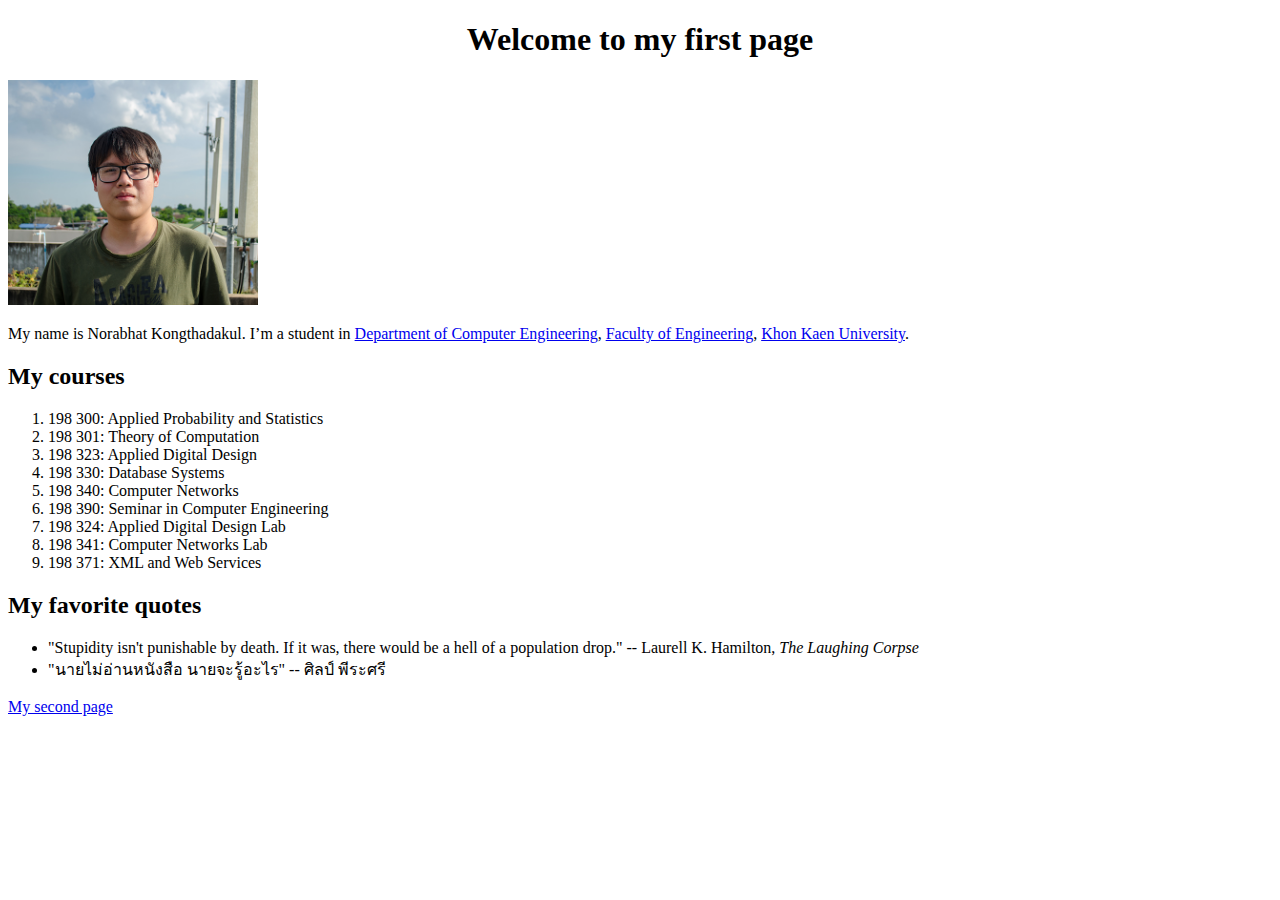
==== index.html @ 6f0ca75f "Add files via upload" ====
<!DOCTYPE html>

<html>

    <head>
        <meta charset = "utf-8">
        <title>My first page</title>
        
        <link href="styles/style.css" rel = "stylesheet" type = "text/css">
    </head>

    <body>
        <center><h1>Welcome to my first page</h1></center>
        <img src = "images/mypic.jpg" width = "50%" height = "50%" alt = "My image is expected to be here.">
        <p>My name is Norabhat Kongthadakul. I’m a student in <a href = "http://gear.kku.ac.th">Department of Computer Engineering</a>, <a href = "http://www.en.kku.ac.th">Faculty of Engineering</a>, <a href = "http://www.kku.ac.th">Khon Kaen University</a>.</p>
        
        <h2>My courses</h2>
            <ol>
                <li>198 300: Applied Probability and Statistics</li>
                <li>198 301: Theory of Computation</li>
                <li>198 323: Applied Digital Design</li>
                <li>198 330: Database Systems</li>
                <li>198 340: Computer Networks</li>
                <li>198 390: Seminar in Computer Engineering</li>
                <li>198 324: Applied Digital Design Lab</li>
                <li>198 341: Computer Networks Lab</li>
                <li>198 371: XML and Web Services</li>
            </ol>
        <h2>My favorite quotes</h2>
            
        <ul>
            <li>"Stupidity isn't punishable by death. If it was, there would be a hell of a population drop." -- Laurell K. Hamilton, <i>The Laughing Corpse</i></li>
            <li>"นายไม่อ่านหนังสือ นายจะรู้อะไร" -- ศิลป์ พีระศรี</li>
        </ul>
        
        <a href = "mySecondPage.html">My second page</a>
        
    </body>

</html>
---- styles/style.css ----
img {
    max-width:250px;
    max-height:250px;
    min-width:200px;
    min-height:200px;
}
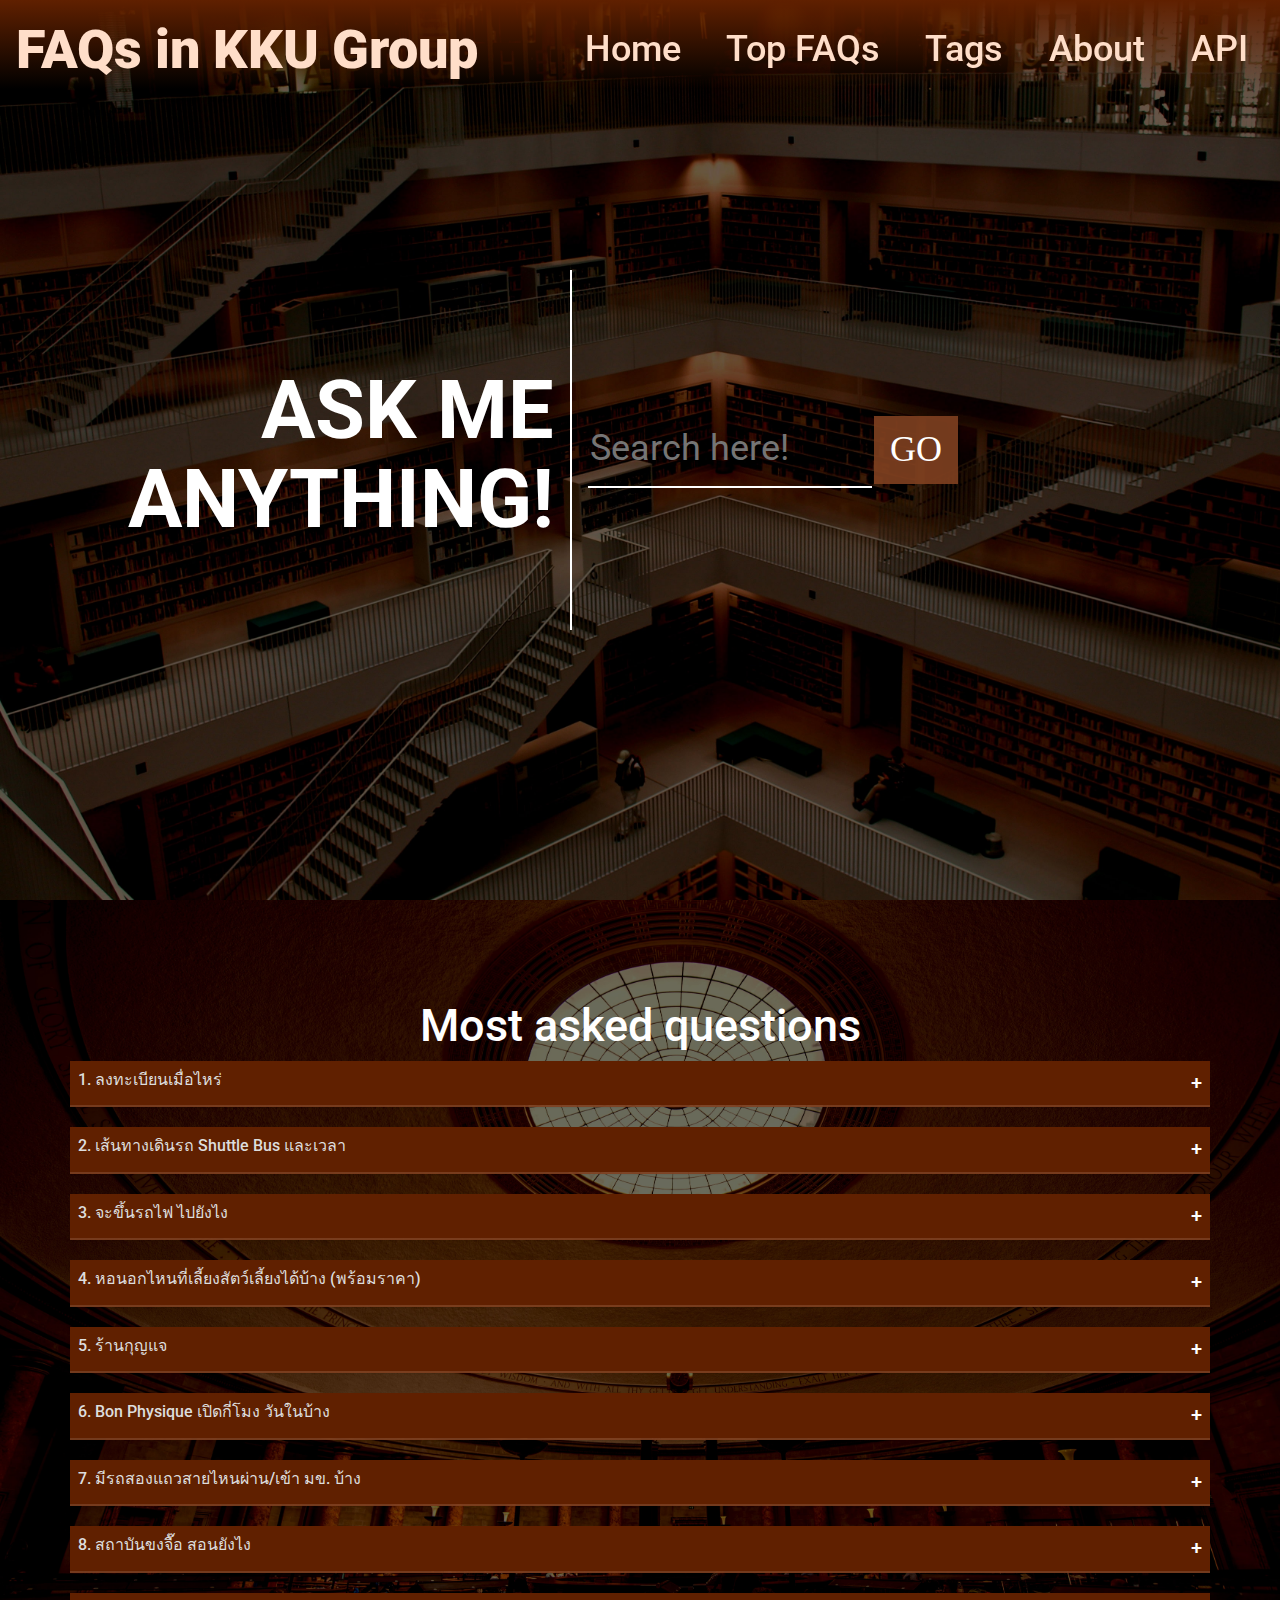
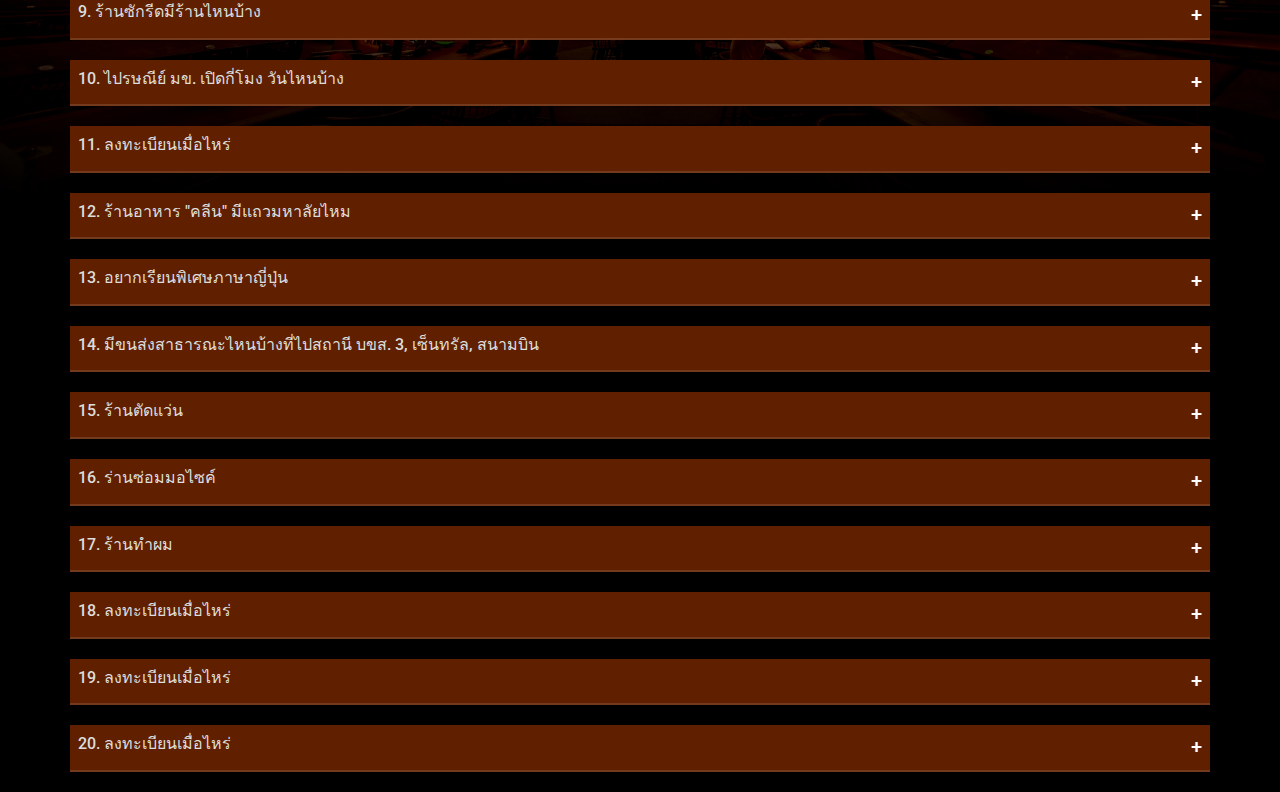
==== commit c8bf94e9: "Add files via upload" ====
--- a/index.html
+++ b/index.html
@@ -1,40 +1,208 @@
-<!DOCTYPE html>
-
-<html>
-
-    <head>
-        <meta charset = "utf-8">
-        <title>My first page</title>
-        
-        <link href="styles/style.css" rel = "stylesheet" type = "text/css">
-    </head>
-
-    <body>
-        <center><h1>Welcome to my first page</h1></center>
-        <img src = "images/mypic.jpg" width = "50%" height = "50%" alt = "My image is expected to be here.">
-        <p>My name is Norabhat Kongthadakul. I’m a student in <a href = "http://gear.kku.ac.th">Department of Computer Engineering</a>, <a href = "http://www.en.kku.ac.th">Faculty of Engineering</a>, <a href = "http://www.kku.ac.th">Khon Kaen University</a>.</p>
-        
-        <h2>My courses</h2>
-            <ol>
-                <li>198 300: Applied Probability and Statistics</li>
-                <li>198 301: Theory of Computation</li>
-                <li>198 323: Applied Digital Design</li>
-                <li>198 330: Database Systems</li>
-                <li>198 340: Computer Networks</li>
-                <li>198 390: Seminar in Computer Engineering</li>
-                <li>198 324: Applied Digital Design Lab</li>
-                <li>198 341: Computer Networks Lab</li>
-                <li>198 371: XML and Web Services</li>
-            </ol>
-        <h2>My favorite quotes</h2>
-            
-        <ul>
-            <li>"Stupidity isn't punishable by death. If it was, there would be a hell of a population drop." -- Laurell K. Hamilton, <i>The Laughing Corpse</i></li>
-            <li>"นายไม่อ่านหนังสือ นายจะรู้อะไร" -- ศิลป์ พีระศรี</li>
-        </ul>
-        
-        <a href = "mySecondPage.html">My second page</a>
-        
-    </body>
-
+<!DOCTYPE html>
+<html scrolling="yes">
+
+<head>
+    <meta charset="utf-8" />
+
+    <title>KKU FAQs</title>
+    
+    <script src = "https://ajax.googleapis.com/ajax/libs/jquery/3.3.1/jquery.min.js"></script>
+    <script src = "https://maxcdn.bootstrapcdn.com/bootstrap/3.3.7/js/bootstrap.min.js"></script>
+    
+    <link href="https://fonts.googleapis.com/css?family=Roboto:100,100i,300,300i,400,400i,500,500i,700,700i,900,900i&amp;subset=cyrillic,cyrillic-ext,greek,greek-ext,latin-ext,vietnamese" rel="stylesheet">
+    <link rel = "stylesheet" 
+          type = "text/css" 
+          media = "screen" 
+          href = "styles/style v0.4.1 danger.css" />
+    <link rel = "stylesheet" 
+          href = "https://maxcdn.bootstrapcdn.com/bootstrap/3.3.7/css/bootstrap.min.css">
+
+</head>
+
+<body>
+
+    <table class = "mainTable">
+        <tr>
+            <td>
+                <div class="header">
+                    <h1 id="head">FAQs in KKU Group</h1>
+                </div>
+            </td>
+            
+            <td align = "right" style = "padding-right: 32px;">
+            
+                <div>
+                    <h1 id="menus">
+                        <a href = "">Home</a>&emsp;
+                        <a href = "#faq">Top FAQs</a>&emsp;
+                        <a href = "pantipTagsMockup.html">Tags</a>&emsp;
+                        <a href = "about%20v0.3.html">About</a>&emsp;
+                        <a href = "jsonsort.json">API</a>
+                    </h1>
+                </div>
+            
+            </td>
+        </tr>
+    </table>
+    
+    <section class = mainSearch>
+        
+        <section class = "searchContainer">
+            
+            <div class = "mainLeft"> <!-- Ask something! -->
+        
+                <h1 class = "mainLeft" id = "uselessText" style = "font-family: Roboto; font-weight: 700;">ASK ME ANYTHING!</h1>
+        
+            </div>
+
+            <div class="vl"></div> <!-- Vertical line -->
+
+            <div class="mainRight">
+                <!-- Searching area -->
+
+                <form class = "inputStuff" action = "search v2.html" method = "GET">
+                    
+                    <input id = "input-text" 
+                           class = "searchBox" 
+                           type = "text" 
+                           name = "search" 
+                           placeholder = "Search here!"><br>
+
+                    <input id = "searchButton" 
+                           class = "searchButton" 
+                           type = "submit" 
+                           name = "search" 
+                           value = "GO">
+                </form>
+                
+            </div>
+        </section>
+
+    </section>
+
+    <section class="top">
+
+        <div class="dummyFAQ"></div>
+
+        <div class="faqHeader">
+
+            <a name = "faq"><h1 class="faqHeader">Most asked questions</h1></a>
+
+        </div>
+
+        <!-- FAQs stuff -->
+        <div class="container">
+
+            <button class="accordion">1. ลงทะเบียนเมื่อไหร่</button>
+            <div class="panel">
+                <p class=accordionAnswer style="font-size: 48px;">ไปถามพ่อมึง</p>
+            </div>
+            
+            <button class="accordion">2. เส้นทางเดินรถ Shuttle Bus และเวลา</button>
+            <div class="panel">
+                <p class=accordionAnswer style="font-size: 48px;">ไปถามพ่อมึง</p>
+            </div>
+            
+            <button class="accordion">3. จะขึ้นรถไฟ ไปยังไง</button>
+            <div class="panel">
+                <p class=accordionAnswer style="font-size: 48px;">ไปถามพ่อมึง</p>
+            </div>
+            
+            <button class="accordion">4. หอนอกไหนที่เลี้ยงสัตว์เลี้ยงได้บ้าง (พร้อมราคา)</button>
+            <div class="panel">
+                <p class=accordionAnswer style="font-size: 48px;">ไปถามพ่อมึง</p>
+            </div>
+            
+            <button class="accordion">5. ร้านกุญแจ</button>
+            <div class="panel">
+                <p class=accordionAnswer style="font-size: 48px;">ไปถามพ่อมึง</p>
+            </div>
+            
+            <button class="accordion">6. Bon Physique เปิดกี่โมง วันในบ้าง</button>
+            <div class="panel">
+                <p class=accordionAnswer style="font-size: 48px;">ไปถามพ่อมึง</p>
+            </div>
+            
+            <button class="accordion">7. มีรถสองแถวสายไหนผ่าน/เข้า มข. บ้าง</button>
+            <div class="panel">
+                <p class=accordionAnswer style="font-size: 48px;">ไปถามพ่อมึง</p>
+            </div>
+            
+            <button class="accordion">8. สถาบันขงจื๊อ สอนยังไง</button>
+            <div class="panel">
+                <p class=accordionAnswer style="font-size: 48px;">ตั้งแต่พื้นฐานจนถึงระดับสูง เรียนกับอาจารย์จากจีน</p>
+            </div>
+            
+            <button class="accordion">9. ร้านซักรีดมีร้านไหนบ้าง</button>
+            <div class="panel">
+                <p class=accordionAnswer style="font-size: 48px;">ไปถามพ่อมึง</p>
+            </div>
+            
+            <button class="accordion">10. ไปรษณีย์ มข. เปิดกี่โมง วันไหนบ้าง</button>
+            <div class="panel">
+                <p class=accordionAnswer style="font-size: 48px;">ไปถามพ่อมึง</p>
+            </div>
+            
+            <button class="accordion">11. ลงทะเบียนเมื่อไหร่</button>
+            <div class="panel">
+                <p class=accordionAnswer style="font-size: 48px;">ไปถามพ่อมึง</p>
+            </div>
+            
+            <button class="accordion">12. ร้านอาหาร "คลีน" มีแถวมหาลัยไหม</button>
+            <div class="panel">
+                <p class=accordionAnswer style="font-size: 48px;">ไปถามพ่อมึง</p>
+            </div>
+            
+            <button class="accordion">13. อยากเรียนพิเศษภาษาญี่ปุ่น</button>
+            <div class="panel">
+                <p class=accordionAnswer style="font-size: 48px;">ไปถามพ่อมึง</p>
+            </div>
+            
+            <button class="accordion">14. มีขนส่งสาธารณะไหนบ้างที่ไปสถานี บขส. 3, เซ็นทรัล, สนามบิน</button>
+            <div class="panel">
+                <p class=accordionAnswer style="font-size: 48px;">ไปถามพ่อมึง</p>
+            </div>
+            
+            <button class="accordion">15. ร้านตัดแว่น</button>
+            <div class="panel">
+                <p class=accordionAnswer style="font-size: 48px;">ไปถามพ่อมึง</p>
+            </div>
+            
+            <button class="accordion">16. ร่านซ่อมมอไซค์</button>
+            <div class="panel">
+                <p class=accordionAnswer style="font-size: 48px;">ไปถามพ่อมึง</p>
+            </div>
+            
+            <button class="accordion">17. ร้านทำผม</button>
+            <div class="panel">
+                <p class=accordionAnswer style="font-size: 48px;">ไปถามพ่อมึง</p>
+            </div>
+            
+            <button class="accordion">18. ลงทะเบียนเมื่อไหร่</button>
+            <div class="panel">
+                <p class=accordionAnswer style="font-size: 48px;">ไปถามพ่อมึง</p>
+            </div>
+            
+            <button class="accordion">19. ลงทะเบียนเมื่อไหร่</button>
+            <div class="panel">
+                <p class=accordionAnswer style="font-size: 48px;">ไปถามพ่อมึง</p>
+            </div>
+            
+            <button class="accordion">20. ลงทะเบียนเมื่อไหร่</button>
+            <div class="panel">
+                <p class=accordionAnswer style="font-size: 48px;">ไปถามพ่อมึง</p>
+            </div>
+
+
+            <!-- End of most asked questions -->
+
+
+        </div>
+
+    </section>
+
+    <script type = "text/javascript" src = "js/mainV2.js"></script>
+
+</body>
+
 </html>--- a/styles/style v0.4.1 danger.css
+++ b/styles/style v0.4.1 danger.css
@@ -0,0 +1,338 @@
+/* header styles version 0.3*/
+
+html {
+  box-sizing: border-box; 
+}
+
+html, body {
+  width: 100%;
+  height: 100%;
+  margin: 0;
+  padding: 0;
+    
+  font-family: 'Roboto', sans-serif;
+    background-color: black;
+    
+}
+
+.head {
+  width: 100%;
+  padding: 50px;
+  
+
+  /*position: fixed;*/
+}
+
+#head {
+    
+    margin-left: 16px;
+    
+    color: rgb(255, 222, 201);
+    
+    font-size: 6vh;
+    font-family: "Roboto" !important;
+    font-weight: 900;
+    
+}
+
+#menus {
+    
+    color: rgb(255, 237, 225);
+    
+    font-size: 4vh;
+    font-family: "Roboto";
+    
+}
+
+.lang {
+  padding: 5px;
+  right: 40px;
+}
+
+a {
+    text-decoration: none !important;
+}
+
+a:link {
+    color: rgb(255, 222, 201); !important;
+    text-decoration: none;
+}
+
+a:visited { 
+    color: rgb(255, 222, 201); !important;
+   
+}
+
+a:hover { 
+    color: white !important;
+    
+}
+a:active { 
+    color: white !important;
+
+}
+
+
+#head:hover {
+  color: rgb(255, 240, 226);
+}
+
+#input-btn {
+  border: none;
+  border-radius: 5px;
+  background-color: white;
+  height: 40px;
+  padding: 10px;
+  visibility: hidden;
+}
+
+/* section page */
+
+section {
+    height: 100%;
+}
+
+section:nth-of-type(3n+1) {
+    background-size: cover;
+}
+
+section:nth-of-type(1) {
+
+    background-image: url(../images/lib.jpg);
+  
+}
+
+section:nth-of-type(2) {
+
+    background: linear-gradient(to bottom, rgba(0, 0, 0, 0) 80%, rgba(0, 0, 0, 1) 100%), url("../images/room.jpg") no-repeat;
+
+    
+    background-size: cover;
+    
+    
+}
+
+section.mainSearch {
+
+    display: flex;
+    align-content: center;
+    justify-content: center;
+    
+}
+
+section.searchContainer {
+    
+    width: 100%;
+    margin: 0 auto;
+    display: flex;
+    justify-content: center;
+}
+
+.vl {
+    border-left: 2px solid white;
+    height: 40%;
+    
+    margin-top: auto;
+    margin-bottom: auto;
+    
+}
+
+div.mainLeft {
+    
+    color: white;
+    
+    margin-top: auto;
+    margin-bottom: auto;
+    margin-right: 16px;
+    margin-left: 10%;
+    
+    width: 35%;
+   
+    text-align: right;
+    
+}
+
+div.mainRight {
+
+    margin-top: auto;
+    margin-bottom: auto;
+    margin-right: 25%;
+    padding-left: 16px;
+    display: flex;
+      
+}
+
+h1.mainLeft {
+    
+    font-size: 9vh;
+    font-family: 'Roboto', sans-serif;
+}
+
+img.imgInFAQ {
+    
+    width: 25%;
+    height: 25%;
+            
+    object-fit: cover;
+    overflow: hidden;
+    
+}
+
+input.searchBox {
+    
+    font-size: 4vh;
+    
+    border: none;
+    border-bottom: 2px solid white;
+    color: lightgray;
+    background-color: transparent;
+    
+    width: 120%;
+    
+    font-family: 'Roboto', sans-serif;
+    
+}
+
+/*div.header {
+    
+    background-image: linear-gradient(to bottom, rgb(96, 32, 0, 1), rgb(0, 0, 0, 0));
+  
+    position: fixed;
+  
+    cursor: default;
+    
+    width: 100%;
+    
+}*/
+
+div.dummy {
+    
+    margin-left: 10%;
+    
+}
+
+div.faqHeader {
+    
+}
+
+div.dummyFAQ {
+    
+    height: 16px;
+    
+}
+
+h1.faqHeader {
+    
+    color: white;
+    
+    font-size: 45px;
+    font-family: Roboto;
+    
+    text-align: center;
+    
+}
+
+section.top {
+    
+    padding-top: 65px;
+    
+}
+
+/* Style the buttons that are used to open and close the accordion panel */
+button.accordion {
+    
+    font-family: "Roboto";
+    font-weight: 500;
+    
+    background-color: rgb(96, 32, 0);
+    color: #ddd;
+    cursor: pointer;
+    padding: 8px;
+    width: 100%;
+    border: none;
+    
+    text-align: left;
+    
+    outline: none;
+    font-size: 16px;
+    transition: 0.4s;
+}
+
+.active, .accordion:hover {
+    background-color: rgb(128, 64, 32, 0.9);
+}
+
+div.panel {
+    padding: 0 16px;
+    background-color: rgb(128, 64, 32, 0.9);
+    max-height: 0;
+    overflow: hidden;
+    transition: max-height 0.25s ease-out;
+    
+    border-radius: 0px;
+}
+
+button.accordion:after {
+    content: "+"; /* Unicode character for "plus" sign (+) */
+    font-size: 20px;
+    color: #fff;
+    float: right;
+    margin-left: 5px;
+}
+
+.active:after {
+    content: "-"; /* Unicode character for "minus" sign (-) */
+}
+
+p.accordionAnswer {
+    
+    font-family: "Roboto";
+    font-weight: 300;
+    font-size: 18px;
+    
+    color: rgb(200, 200, 200);
+    
+    padding-top: 10px;
+    
+    border-radius: 0px;
+    
+}
+
+table.mainTable {
+    
+    background-image: linear-gradient(to bottom, rgb(96, 32, 0, 1), rgb(0, 0, 0, 0));  
+    position: fixed;
+    cursor: default;
+    
+    
+    width: 100%;
+    
+}
+
+form.inputStuff {
+    
+    display: flex;
+    
+}
+
+input.searchButton {
+    
+    background-color: rgb(128, 64, 32, 0.9);
+    border: none;
+    color: white;
+    padding: 8px 16px;
+    
+    text-align: center;
+    text-decoration: none;
+    display: inline-block;
+    
+    font-size: 4vh;
+    margin: 4px 2px;
+    cursor: pointer;
+    
+    font-family: "Roboto Medium";
+}
+    
+}
+
+
